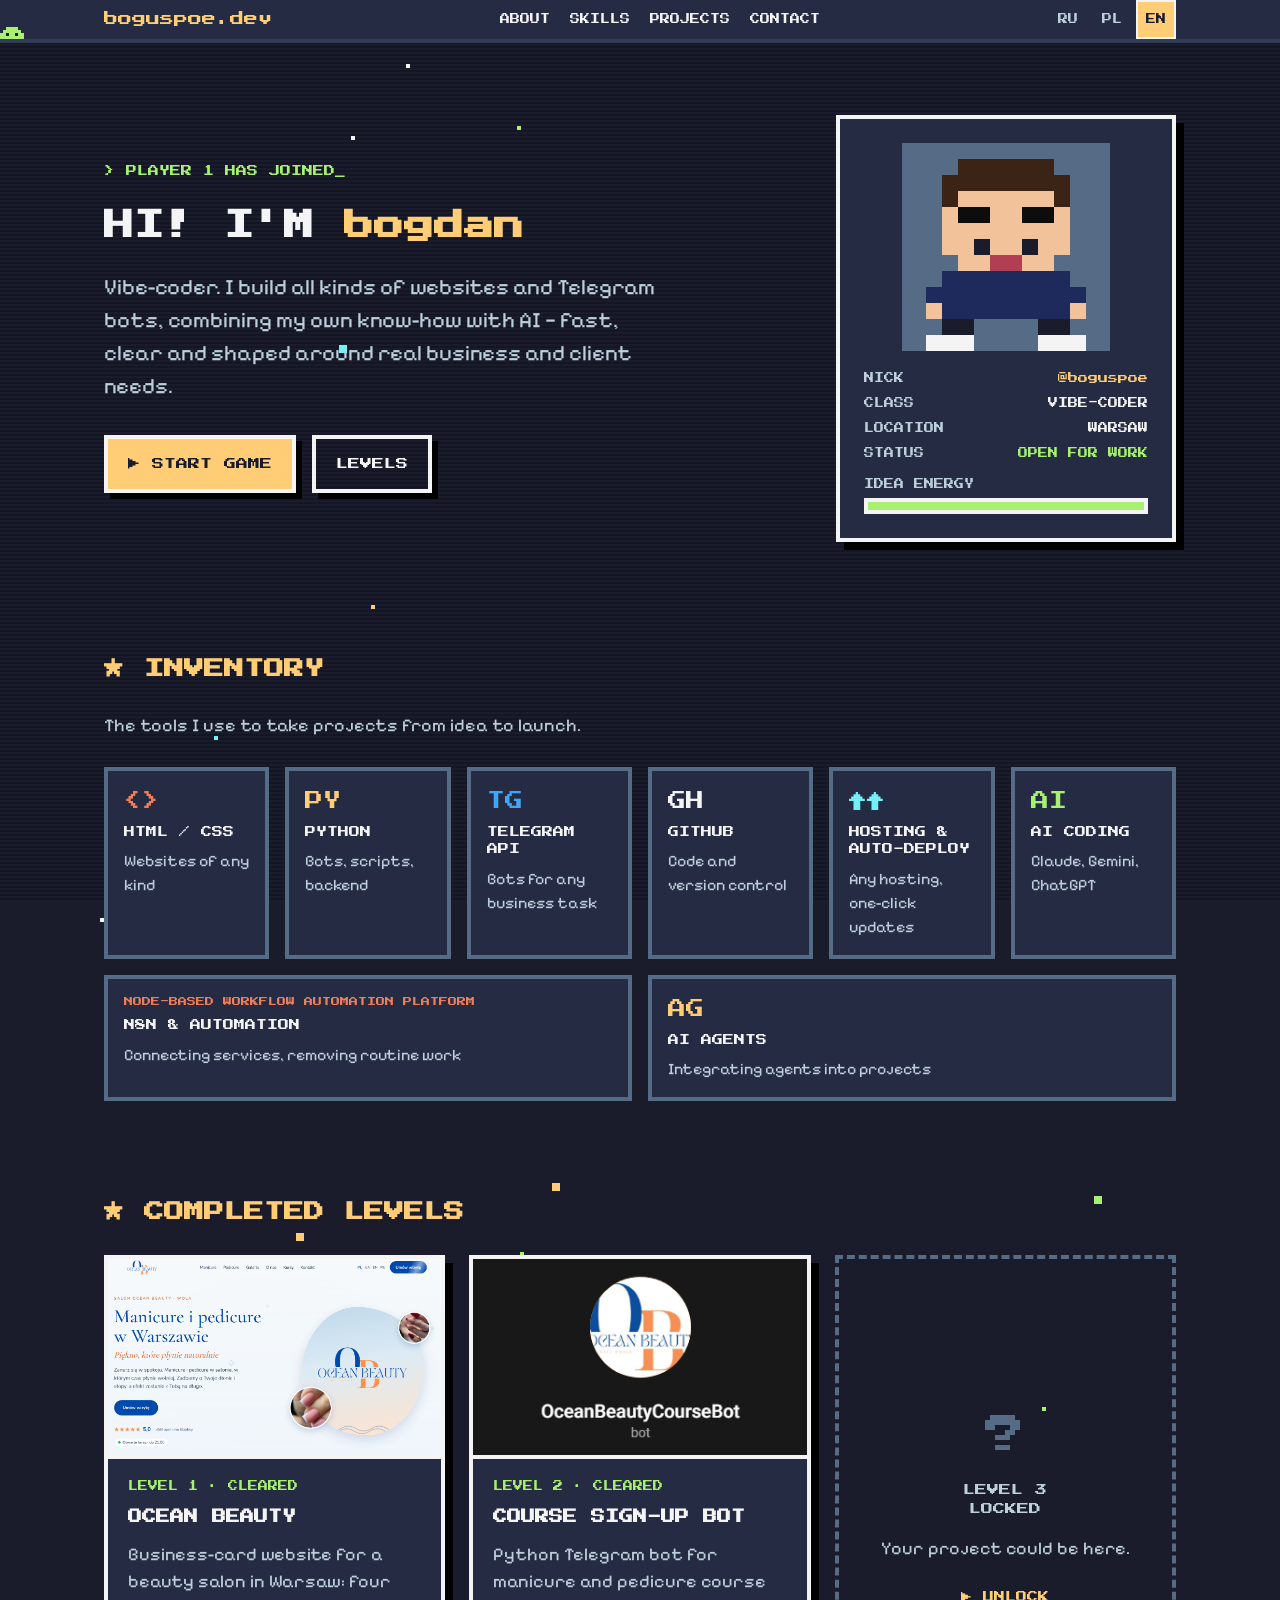
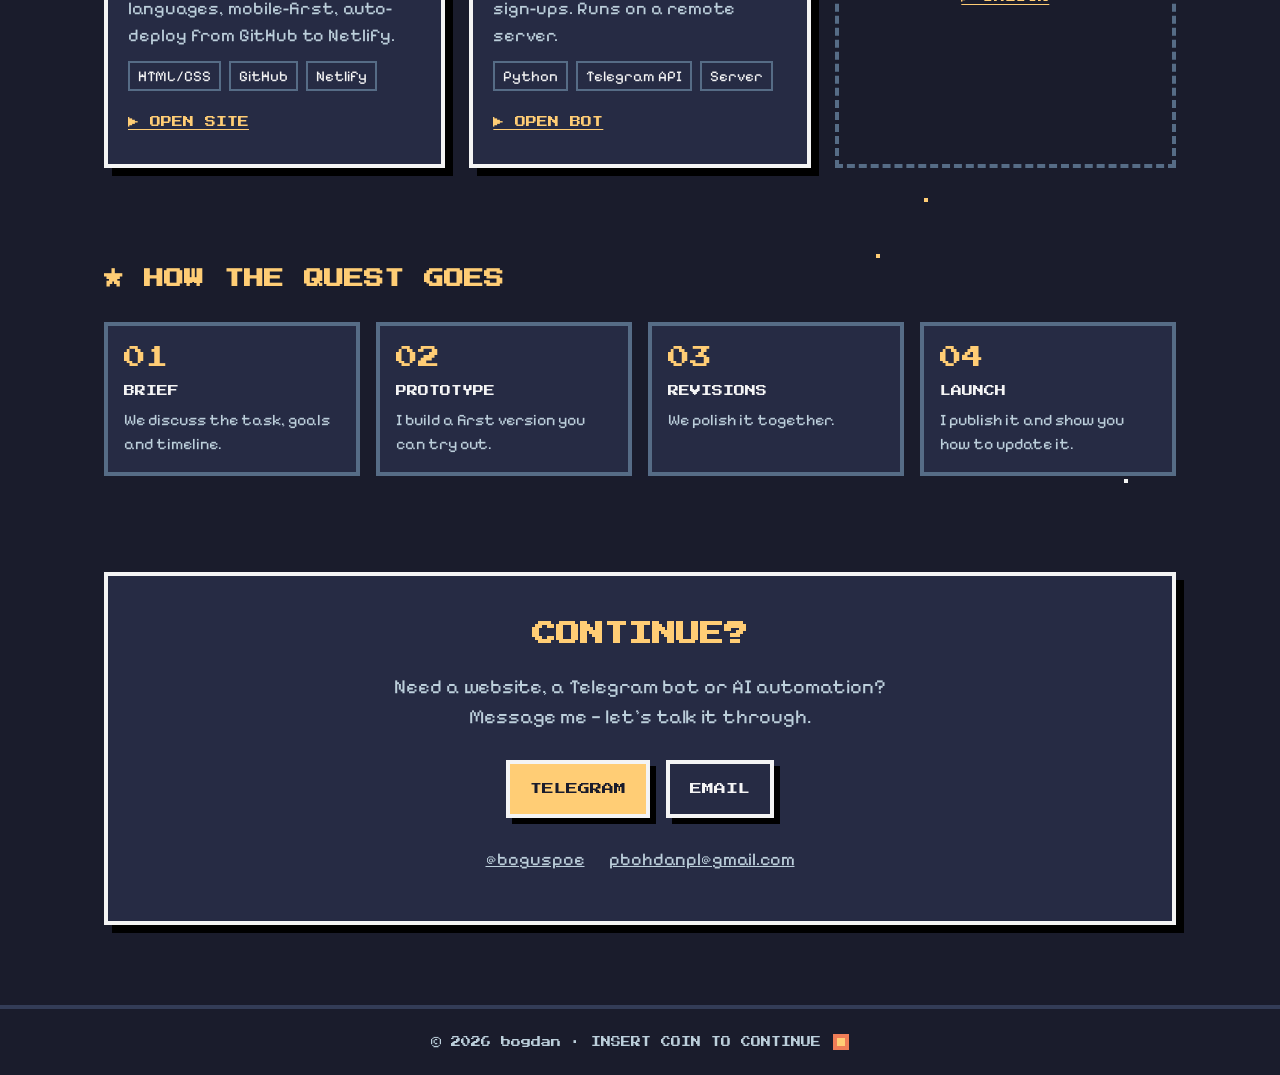
==== en/index.html @ b9424f91 "Польская и английская версии, превью для ссылок, страница 404, код Konami Co-Authored-By: Claude Opu" ====
<!doctype html>
<html lang="en">
<head>
<meta charset="utf-8">
<meta name="viewport" content="width=device-width, initial-scale=1">
<title>boguspoe.dev — websites, Telegram bots &amp; AI automation</title>
<meta name="description" content="bogdan, a vibe-coder in Warsaw. Websites of any kind, Telegram bots, n8n automation and AI agent integration.">
<link rel="canonical" href="https://boguspoe.dev/en/">
<link rel="alternate" hreflang="ru" href="https://boguspoe.dev/">
<link rel="alternate" hreflang="pl" href="https://boguspoe.dev/pl/">
<link rel="alternate" hreflang="en" href="https://boguspoe.dev/en/">
<link rel="alternate" hreflang="x-default" href="https://boguspoe.dev/">
<meta property="og:type" content="website">
<meta property="og:url" content="https://boguspoe.dev/en/">
<meta property="og:title" content="boguspoe.dev — websites, Telegram bots &amp; AI automation">
<meta property="og:description" content="Vibe-coder bogdan: websites, Telegram bots, n8n and AI agents built around real business needs.">
<meta property="og:locale" content="en_US">
<meta property="og:image" content="https://boguspoe.dev/og.png">
<meta property="og:image:width" content="1200">
<meta property="og:image:height" content="630">
<meta property="og:image:alt" content="boguspoe.dev">
<meta name="twitter:card" content="summary_large_image">
<meta name="theme-color" content="#1a1c2c">
<link rel="icon" href="data:image/svg+xml,%3Csvg xmlns='http://www.w3.org/2000/svg' viewBox='0 0 8 8' shape-rendering='crispEdges'%3E%3Crect width='8' height='8' fill='%231a1c2c'/%3E%3Crect x='2' y='1' width='4' height='2' fill='%233b2416'/%3E%3Crect x='2' y='3' width='4' height='2' fill='%23f2c39b'/%3E%3Crect x='3' y='3' width='1' height='1' fill='%231a1c2c'/%3E%3Crect x='5' y='3' width='1' height='1' fill='%231a1c2c'/%3E%3Crect x='1' y='5' width='6' height='3' fill='%231f2a5c'/%3E%3C/svg%3E">
<link rel="preconnect" href="https://fonts.googleapis.com">
<link rel="preconnect" href="https://fonts.gstatic.com" crossorigin>
<link href="https://fonts.googleapis.com/css2?family=Press+Start+2P&family=Pixelify+Sans:wght@400;600&display=swap" rel="stylesheet">
<link rel="stylesheet" href="/style.css?v=202611021357">
</head>
<body data-secret="SECRET FOUND! +1 UP">
<div class="page">
  <div class="scan" aria-hidden="true"></div>
  <div class="stars" id="stars" aria-hidden="true"></div>

  <header>
    <nav class="wrap" aria-label="Main menu">
      <a href="#top" class="logo">boguspoe.dev</a>
      <div class="menu">
        <a href="#about">ABOUT</a>
        <a href="#skills">SKILLS</a>
        <a href="#projects">PROJECTS</a>
        <a href="#contact">CONTACT</a>
      </div>
      <div class="langs" aria-label="Language"><a href="/" hreflang="ru" lang="ru">RU</a><a href="/pl/" hreflang="pl" lang="pl">PL</a><a href="/en/" hreflang="en" lang="en" aria-current="true">EN</a></div>
    </nav>
    <div class="slime" id="slime" aria-hidden="true"></div>
  </header>

  <main id="top" class="wrap">

    <section id="about" class="hero">
      <div class="hero-text">
        <p class="hello">&gt; PLAYER 1 HAS JOINED<span class="blink">_</span></p>
        <h1>HI! I&#x27;M <span>bogdan</span></h1>
        <p class="intro">Vibe-coder. I build all kinds of websites and Telegram bots, combining my own know-how with AI — fast, clear and shaped around real business and client needs.</p>
        <div class="btns">
          <a href="#contact" class="btn primary"><span class="blink" style="animation-duration:.8s">▶</span> START GAME</a>
          <a href="#projects" class="btn">LEVELS</a>
        </div>
      </div>

      <div class="char">
        <div class="avatar-frame">
          <div class="avatar" id="avatar" role="img" aria-label="Pixel avatar of bogdan"></div>
        </div>
        <div class="stats">
          <div class="stat"><span class="k">NICK</span><a href="https://t.me/boguspoe">@boguspoe</a></div>
          <div class="stat"><span class="k">CLASS</span><span>VIBE-CODER</span></div>
          <div class="stat"><span class="k">LOCATION</span><span>WARSAW</span></div>
          <div class="stat"><span class="k">STATUS</span><span style="color:var(--green)">OPEN FOR WORK</span></div>
          <div style="display:flex;flex-direction:column;gap:6px;padding-top:6px">
            <span style="color:var(--muted)">IDEA ENERGY</span>
            <div class="bar"><div></div></div>
          </div>
        </div>
      </div>
    </section>

    <section id="skills">
      <h2>★ INVENTORY</h2>
      <p class="lead">The tools I use to take projects from idea to launch.</p>
      <div class="row">
        <div class="skill"><span class="ic" style="color:#ef7d57" aria-hidden="true">&lt;&gt;</span><span class="nm">HTML / CSS</span><span class="ds">Websites of any kind</span></div>
        <div class="skill"><span class="ic" style="color:#ffcd75" aria-hidden="true">PY</span><span class="nm">PYTHON</span><span class="ds">Bots, scripts, backend</span></div>
        <div class="skill"><span class="ic" style="color:#41a6f6" aria-hidden="true">TG</span><span class="nm">TELEGRAM API</span><span class="ds">Bots for any business task</span></div>
        <div class="skill"><span class="ic" style="color:#f4f4f4" aria-hidden="true">GH</span><span class="nm">GITHUB</span><span class="ds">Code and version control</span></div>
        <div class="skill"><span class="ic" style="color:#73eff7" aria-hidden="true">↑↑</span><span class="nm">HOSTING &amp; AUTO-DEPLOY</span><span class="ds">Any hosting, one-click updates</span></div>
        <div class="skill"><span class="ic" style="color:#a7f070" aria-hidden="true">AI</span><span class="nm">AI CODING</span><span class="ds">Claude, Gemini, ChatGPT</span></div>
        <div class="skill"><span class="ic small" style="color:#ef7d57" aria-hidden="true">NODE-BASED WORKFLOW AUTOMATION PLATFORM</span><span class="nm">N8N &amp; AUTOMATION</span><span class="ds">Connecting services, removing routine work</span></div>
        <div class="skill"><span class="ic" style="color:#ffcd75" aria-hidden="true">AG</span><span class="nm">AI AGENTS</span><span class="ds">Integrating agents into projects</span></div>
      </div>
    </section>

    <section id="projects">
      <h2>★ COMPLETED LEVELS</h2>
      <div class="projects">
        <article class="card">
          <img src="/ocean-beauty.png" alt="Home screen of the Ocean Beauty website" style="object-fit:cover;object-position:left top;background:#f4f4f4" loading="lazy">
          <div class="body">
            <span class="lvl">LEVEL 1 · CLEARED</span>
            <h3>OCEAN BEAUTY</h3>
            <p>Business-card website for a beauty salon in Warsaw: four languages, mobile-first, auto-deploy from GitHub to Netlify.</p>
            <div class="tags"><span>HTML/CSS</span><span>GitHub</span><span>Netlify</span></div>
            <a href="https://oceanbeauty.pl" class="go" target="_blank" rel="noopener">▶ OPEN SITE</a>
          </div>
        </article>
        <article class="card">
          <img src="/bot.png" alt="Profile of the OceanBeautyCourseBot Telegram bot" style="object-fit:contain;background:#181818" loading="lazy">
          <div class="body">
            <span class="lvl">LEVEL 2 · CLEARED</span>
            <h3>COURSE SIGN-UP BOT</h3>
            <p>Python Telegram bot for manicure and pedicure course sign-ups. Runs on a remote server.</p>
            <div class="tags"><span>Python</span><span>Telegram API</span><span>Server</span></div>
            <a href="https://t.me/OceanBeautyCourseBot" class="go" target="_blank" rel="noopener">▶ OPEN BOT</a>
          </div>
        </article>
        <article class="locked">
          <span class="q" aria-hidden="true">?</span>
          <span class="t">LEVEL 3<br>LOCKED</span>
          <p>Your project could be here.</p>
          <a href="#contact" class="go">▶ UNLOCK</a>
        </article>
      </div>
    </section>

    <section>
      <h2>★ HOW THE QUEST GOES</h2>
      <ol class="steps row">
        <li class="step"><span class="n">01</span><span class="nm">BRIEF</span><span class="ds">We discuss the task, goals and timeline.</span></li>
        <li class="step"><span class="n">02</span><span class="nm">PROTOTYPE</span><span class="ds">I build a first version you can try out.</span></li>
        <li class="step"><span class="n">03</span><span class="nm">REVISIONS</span><span class="ds">We polish it together.</span></li>
        <li class="step"><span class="n">04</span><span class="nm">LAUNCH</span><span class="ds">I publish it and show you how to update it.</span></li>
      </ol>
    </section>

    <section id="contact" class="contact">
      <div class="contact-box">
        <h2>CONTINUE?</h2>
        <p>Need a website, a Telegram bot or AI automation? Message me — let&#x27;s talk it through.</p>
        <div class="btns" style="justify-content:center">
          <a href="https://t.me/boguspoe" class="btn primary" target="_blank" rel="noopener">TELEGRAM</a>
          <a href="mailto:pbohdanpl@gmail.com" class="btn">EMAIL</a>
        </div>
        <div class="handles">
          <a href="https://t.me/boguspoe" target="_blank" rel="noopener">@boguspoe</a>
          <a href="mailto:pbohdanpl@gmail.com">pbohdanpl@gmail.com</a>
        </div>
      </div>
    </section>

  </main>

  <footer>
    <span>© 2026 bogdan · INSERT COIN TO CONTINUE</span>
    <span class="coin" aria-hidden="true"></span>
  </footer>
</div>
<script src="/site.js?v=202611021357"></script>
</body>
</html>
---- style.css ----
:root{
  --bg:#1a1c2c; --panel:#262b44; --line:#333c57; --slate:#566c86;
  --text:#f4f4f4; --muted:#bccfdb; --accent:#ffcd75; --green:#a7f070;
  --pixel:'Press Start 2P', monospace;
}
*{box-sizing:border-box}
html{scroll-behavior:smooth}
body{margin:0;background:var(--bg);color:var(--text);font-family:'Pixelify Sans',monospace;font-size:18px;line-height:1.5;-webkit-font-smoothing:none}
a{color:inherit}
.page{position:relative;overflow:hidden;min-height:100vh}
.px{font-family:var(--pixel)}
.wrap{max-width:1120px;margin:0 auto;padding:0 24px}

/* фон: звёзды и ЭЛТ-полоски */
.stars{position:absolute;inset:0;pointer-events:none;z-index:0}
.stars i{position:absolute;display:block;animation:px-twinkle 2s steps(1) infinite}
.scan{position:fixed;inset:0;pointer-events:none;z-index:0;background:repeating-linear-gradient(0deg,rgba(0,0,0,.18) 0,rgba(0,0,0,.18) 2px,transparent 2px,transparent 4px)}

/* шапка */
header{position:relative;z-index:1;border-bottom:4px solid var(--line);background:var(--panel);overflow:hidden}
nav{display:flex;flex-wrap:wrap;align-items:center;justify-content:space-between;gap:12px 24px;padding-top:16px;padding-bottom:16px}
.logo{font-family:var(--pixel);font-size:14px;color:var(--accent);text-decoration:none}
.menu{display:flex;flex-wrap:wrap;gap:4px 20px;font-family:var(--pixel);font-size:10px}
.menu a{text-decoration:none;padding:12px 0}
.menu a:hover{color:var(--accent)}
.langs{display:flex;gap:4px;font-family:var(--pixel);font-size:10px}
.langs a{text-decoration:none;padding:10px 8px;border:2px solid transparent;color:var(--muted)}
.langs a:hover{color:var(--accent)}
.langs a[aria-current="true"]{color:var(--bg);background:var(--accent);border-color:var(--text)}
.slime{position:absolute;left:0;bottom:0;width:24px;height:12px;display:grid;grid-template-columns:repeat(8,1fr);grid-template-rows:repeat(4,1fr);animation:px-walk 14s steps(140) infinite}

main{position:relative;z-index:1}
section{padding:48px 0}
h2{margin:0 0 28px;font-family:var(--pixel);font-size:20px;line-height:1.5;color:var(--accent)}
.lead{margin:0 0 28px;color:var(--muted);max-width:640px}

/* герой */
.hero{display:flex;flex-wrap:wrap;align-items:center;gap:48px;padding:72px 0 64px}
.hero-text{flex:1 1 340px;min-width:0;display:flex;flex-direction:column;gap:24px}
.hello{margin:0;font-family:var(--pixel);font-size:11px;color:var(--green)}
h1{margin:0;font-family:var(--pixel);font-size:30px;line-height:1.4}
h1 span{color:var(--accent)}
.intro{margin:0;font-size:22px;color:var(--muted);max-width:560px}
.btns{display:flex;flex-wrap:wrap;gap:16px;padding-top:8px}
.btn{display:inline-block;font-family:var(--pixel);font-size:12px;padding:16px 20px;text-decoration:none;border:4px solid var(--text);box-shadow:6px 6px 0 #000;color:var(--text);transition:none}
.btn.primary{background:var(--accent);color:var(--bg)}
.btn:hover,.btn:focus-visible{transform:translate(-3px,-3px);box-shadow:9px 9px 0 #000}
.btn:active{transform:translate(4px,4px);box-shadow:2px 2px 0 #000}
.blink{animation:px-blink 1s steps(1) infinite}

/* карточка персонажа */
.char{flex:0 1 340px;min-width:260px;background:var(--panel);border:4px solid var(--text);box-shadow:8px 8px 0 #000;padding:24px;display:flex;flex-direction:column;align-items:center;gap:20px}
.avatar-frame{background:var(--slate);padding:16px 8px 0;overflow:hidden}
.avatar{width:192px;height:192px;display:grid;grid-template-columns:repeat(12,1fr);grid-template-rows:repeat(12,1fr);animation:px-bob 1.2s steps(1) infinite}
.stats{width:100%;display:flex;flex-direction:column;gap:10px;font-family:var(--pixel);font-size:10px}
.stat{display:flex;justify-content:space-between;gap:8px}
.stat .k{color:var(--muted);flex:none}
.stat > :last-child{text-align:right}
.stat a{color:var(--accent);text-decoration:none}
.bar{height:16px;border:4px solid var(--text);background:var(--bg)}
.bar div{height:100%;background:var(--green);animation:px-fill 6s steps(12) infinite}

/* сетки карточек */
.row{display:flex;flex-wrap:wrap;gap:16px}
.skill{flex:1 1 160px;background:var(--panel);border:4px solid var(--slate);padding:16px;display:flex;flex-direction:column;gap:8px}
.skill .ic{font-family:var(--pixel);font-size:18px;line-height:1.6}
.skill .ic.small{font-size:9px}
.skill .nm{font-family:var(--pixel);font-size:11px;line-height:1.6}
.skill .ds{font-size:16px;color:var(--muted)}

.projects{display:flex;flex-wrap:wrap;gap:24px}
.card{flex:1 1 300px;min-width:0;background:var(--panel);border:4px solid var(--text);box-shadow:8px 8px 0 #000;display:flex;flex-direction:column}
.card:hover{transform:translate(-4px,-4px);box-shadow:12px 12px 0 #000}
.card img{display:block;width:100%;height:200px;border-bottom:4px solid var(--text)}
.card .body{padding:20px;display:flex;flex-direction:column;gap:12px}
.lvl{font-family:var(--pixel);font-size:10px;color:var(--green)}
h3{margin:0;font-family:var(--pixel);font-size:14px;line-height:1.6}
.card p{margin:0;color:var(--muted)}
.tags{display:flex;flex-wrap:wrap;gap:8px;font-size:15px}
.tags span{border:2px solid var(--slate);padding:2px 8px}
.go{font-family:var(--pixel);font-size:11px;color:var(--accent);padding:12px 0}
.locked{flex:1 1 300px;min-width:0;border:4px dashed var(--slate);display:flex;flex-direction:column;align-items:center;justify-content:center;gap:16px;padding:32px 20px;text-align:center;min-height:280px}
.locked .q{font-family:var(--pixel);font-size:40px;color:var(--slate)}
.locked .t{font-family:var(--pixel);font-size:12px;color:var(--muted);line-height:1.6}
.locked p{margin:0;color:var(--muted)}

.steps{margin:0;padding:0;list-style:none}
.step{flex:1 1 220px;background:var(--panel);border:4px solid var(--slate);padding:16px;display:flex;flex-direction:column;gap:8px}
.step .n{font-family:var(--pixel);font-size:22px;color:var(--accent)}
.step .nm{font-family:var(--pixel);font-size:11px;line-height:1.6}
.step .ds{font-size:16px;color:var(--muted)}

/* контакты */
.contact{padding:48px 0 80px}
.contact-box{background:var(--panel);border:4px solid var(--text);box-shadow:8px 8px 0 #000;padding:40px 24px;display:flex;flex-direction:column;align-items:center;gap:20px;text-align:center}
.contact-box h2{margin:0;font-size:24px}
.contact-box p{margin:0;font-size:20px;color:var(--muted);max-width:520px}
.handles{display:flex;flex-wrap:wrap;justify-content:center;gap:4px 24px;font-size:18px}
.handles a{color:var(--muted);padding:8px 0;word-break:break-all}

footer{position:relative;z-index:1;border-top:4px solid var(--line);padding:24px;display:flex;flex-wrap:wrap;align-items:center;justify-content:center;gap:12px;text-align:center;font-family:var(--pixel);font-size:10px;color:var(--muted);line-height:1.8}
.coin{display:inline-block;width:16px;height:16px;background:var(--accent);border:4px solid #ef7d57;animation:px-coin .8s steps(1) infinite}

/* секрет: код Konami */
.rain{position:fixed;inset:0;pointer-events:none;z-index:60;overflow:hidden}
.rain i{position:absolute;top:-24px;width:16px;height:16px;background:var(--accent);border:4px solid #ef7d57;animation:px-fall 2.4s steps(24) forwards,px-coin .6s steps(1) infinite}
.toast{position:fixed;left:50%;top:24px;z-index:70;transform:translateX(-50%);background:var(--panel);border:4px solid var(--text);box-shadow:6px 6px 0 #000;padding:16px 20px;font-family:var(--pixel);font-size:12px;line-height:1.6;color:var(--green);text-align:center;max-width:calc(100% - 32px)}
.gold .avatar-frame{background:#29366f}

@keyframes px-fall{to{transform:translateY(calc(100vh + 48px))}}
@keyframes px-blink{0%{opacity:1}50%{opacity:0}}
@keyframes px-bob{0%{transform:translateY(0)}50%{transform:translateY(-8px)}}
@keyframes px-twinkle{0%{opacity:.15}50%{opacity:1}}
@keyframes px-fill{0%{width:0}70%{width:100%}100%{width:100%}}
@keyframes px-coin{0%{transform:scaleX(1)}25%{transform:scaleX(.5)}50%{transform:scaleX(.15)}75%{transform:scaleX(.5)}}
@keyframes px-walk{0%{transform:translateX(-80px)}100%{transform:translateX(calc(100vw + 80px))}}

@media (max-width:600px){
  :root{--muted:#e3ebf1}
  .scan{opacity:.35}
  .stats,.lvl,footer{font-size:11px}
  .skill .ds,.step .ds{font-size:17px}
  nav{gap:4px;padding-top:12px;padding-bottom:4px}
  .logo{flex:1}
  .langs{order:2;font-size:9px}
  .langs a{padding:6px}
  .menu{order:3}
  .menu{width:100%;flex-wrap:nowrap;justify-content:space-between;gap:8px;font-size:9px}
  .menu a{padding:14px 0;white-space:nowrap}
  h1{font-size:22px}
  h2{font-size:16px}
  .contact-box h2{font-size:20px}
  .hero{padding:48px 0 40px;gap:36px}
  .char{min-width:0;width:100%}
}
@media (max-width:360px){
  .menu{font-size:8px;gap:4px}
}
@media (prefers-reduced-motion:reduce){
  *{animation:none !important}
  html{scroll-behavior:auto}
}
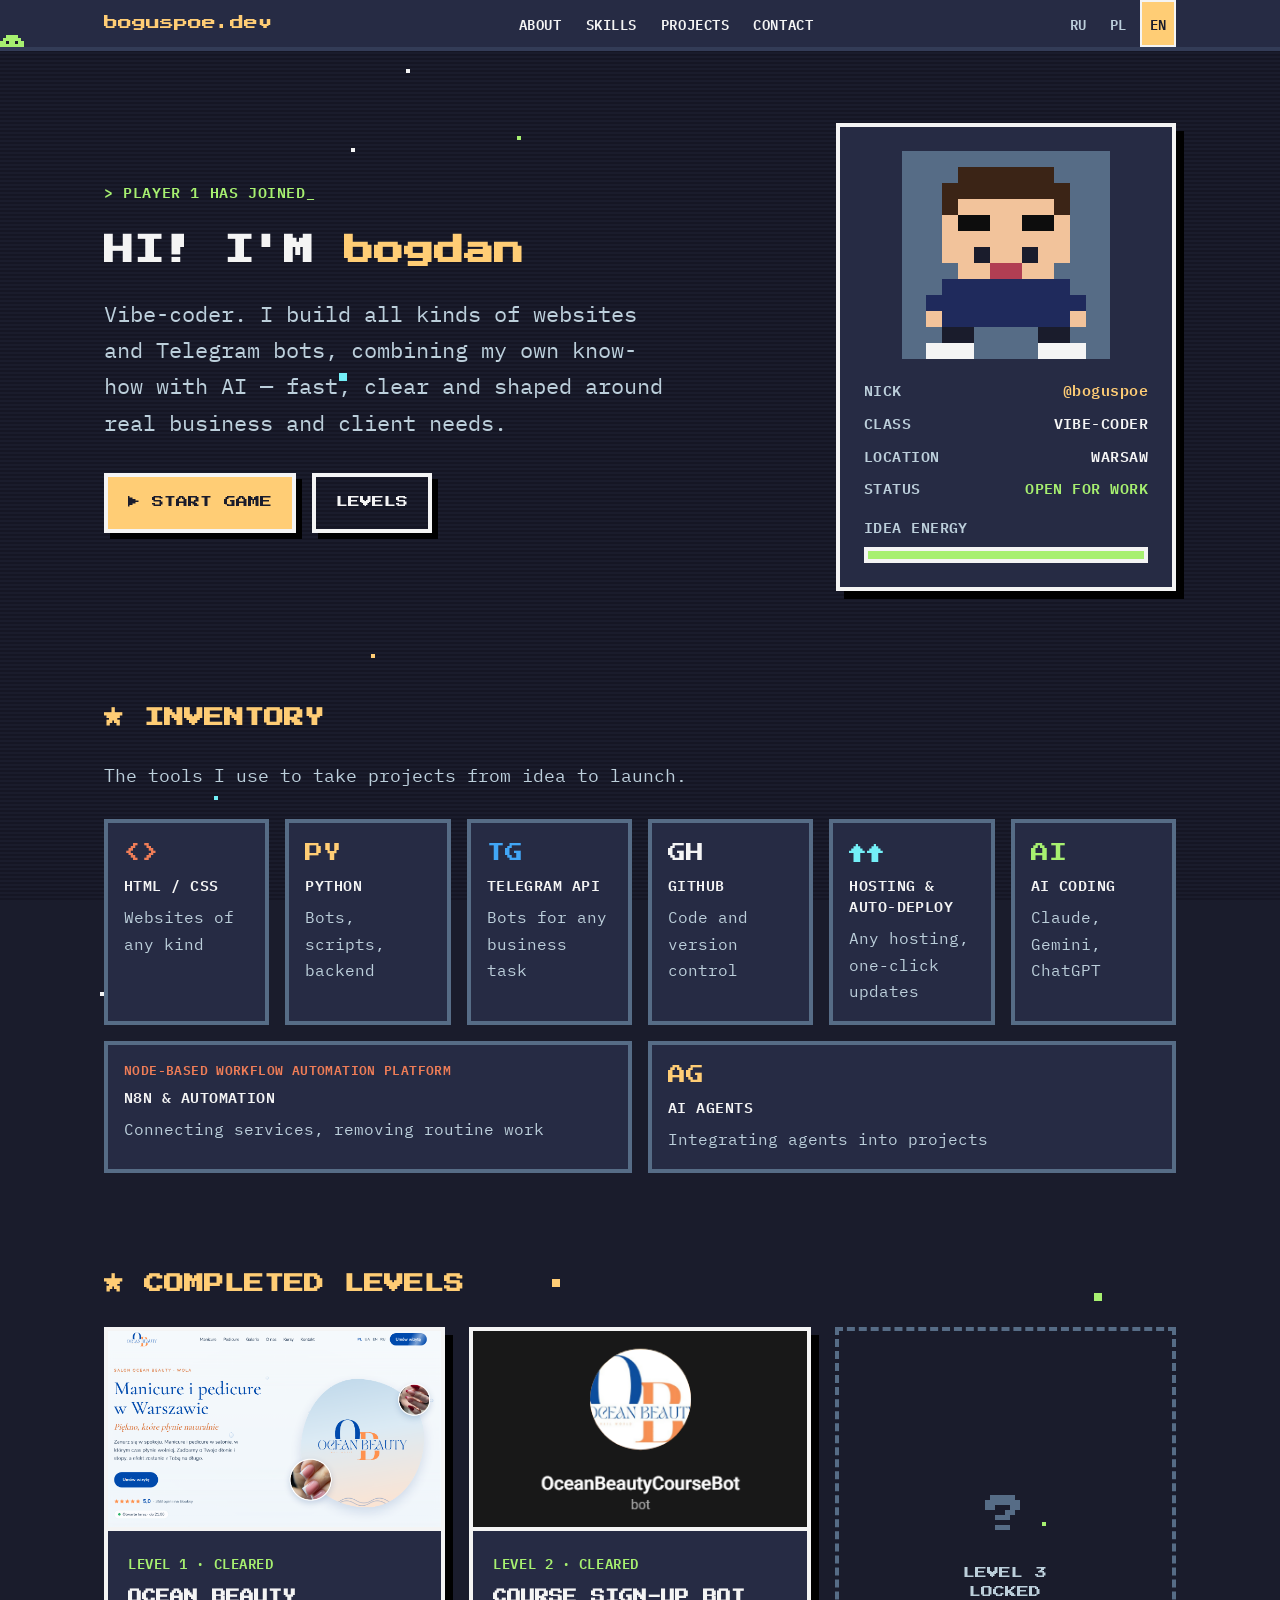
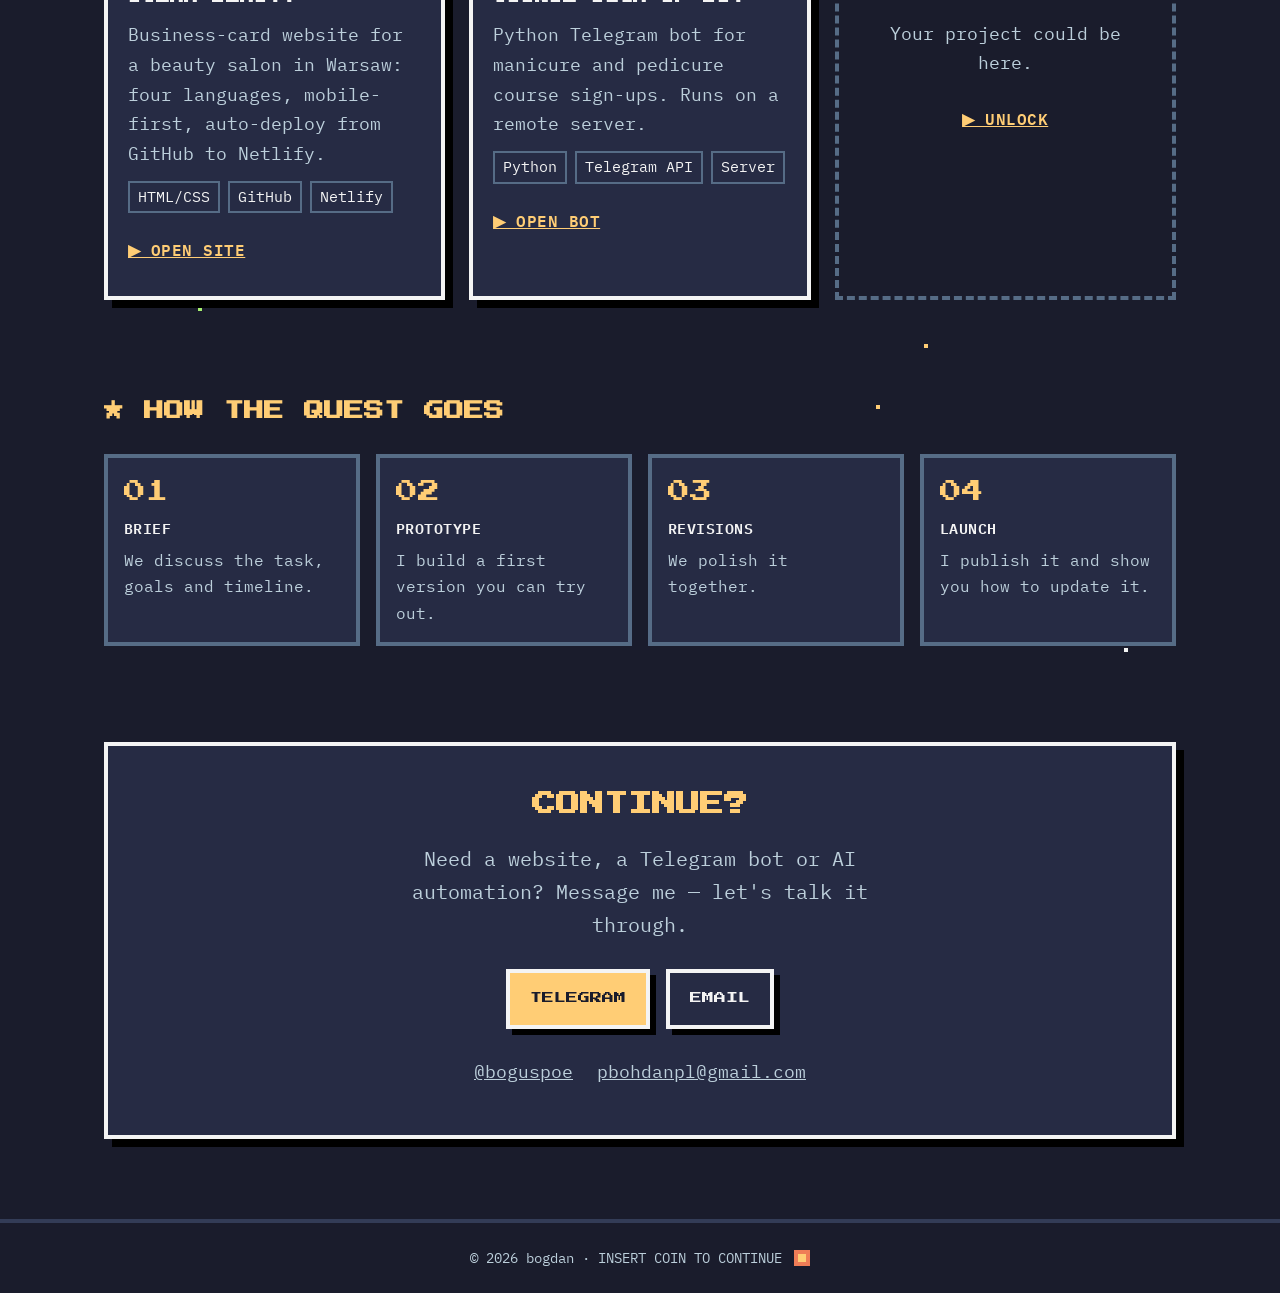
==== commit e297c4d9: "Читаемый шрифт для текста: IBM Plex Mono, пиксельный только для заголовков Co-Authored-By: Claude Op" ====
--- a/en/index.html
+++ b/en/index.html
@@ -24,8 +24,8 @@
 <link rel="icon" href="data:image/svg+xml,%3Csvg xmlns='http://www.w3.org/2000/svg' viewBox='0 0 8 8' shape-rendering='crispEdges'%3E%3Crect width='8' height='8' fill='%231a1c2c'/%3E%3Crect x='2' y='1' width='4' height='2' fill='%233b2416'/%3E%3Crect x='2' y='3' width='4' height='2' fill='%23f2c39b'/%3E%3Crect x='3' y='3' width='1' height='1' fill='%231a1c2c'/%3E%3Crect x='5' y='3' width='1' height='1' fill='%231a1c2c'/%3E%3Crect x='1' y='5' width='6' height='3' fill='%231f2a5c'/%3E%3C/svg%3E">
 <link rel="preconnect" href="https://fonts.googleapis.com">
 <link rel="preconnect" href="https://fonts.gstatic.com" crossorigin>
-<link href="https://fonts.googleapis.com/css2?family=Press+Start+2P&family=Pixelify+Sans:wght@400;600&display=swap" rel="stylesheet">
-<link rel="stylesheet" href="/style.css?v=202611021357">
+<link href="https://fonts.googleapis.com/css2?family=IBM+Plex+Mono:wght@400;600&family=Press+Start+2P&display=swap" rel="stylesheet">
+<link rel="stylesheet" href="/style.css?v=202611021817">
 </head>
 <body data-secret="SECRET FOUND! +1 UP">
 <div class="page">
@@ -155,6 +155,6 @@
     <span class="coin" aria-hidden="true"></span>
   </footer>
 </div>
-<script src="/site.js?v=202611021357"></script>
+<script src="/site.js?v=202611021817"></script>
 </body>
 </html>
--- a/style.css
+++ b/style.css
@@ -2,10 +2,11 @@
   --bg:#1a1c2c; --panel:#262b44; --line:#333c57; --slate:#566c86;
   --text:#f4f4f4; --muted:#bccfdb; --accent:#ffcd75; --green:#a7f070;
   --pixel:'Press Start 2P', monospace;
+  --body:'IBM Plex Mono', ui-monospace, Menlo, Consolas, monospace;
 }
 *{box-sizing:border-box}
 html{scroll-behavior:smooth}
-body{margin:0;background:var(--bg);color:var(--text);font-family:'Pixelify Sans',monospace;font-size:18px;line-height:1.5;-webkit-font-smoothing:none}
+body{margin:0;background:var(--bg);color:var(--text);font-family:var(--body);font-size:18px;line-height:1.65}
 a{color:inherit}
 .page{position:relative;overflow:hidden;min-height:100vh}
 .px{font-family:var(--pixel)}
@@ -20,10 +21,10 @@
 header{position:relative;z-index:1;border-bottom:4px solid var(--line);background:var(--panel);overflow:hidden}
 nav{display:flex;flex-wrap:wrap;align-items:center;justify-content:space-between;gap:12px 24px;padding-top:16px;padding-bottom:16px}
 .logo{font-family:var(--pixel);font-size:14px;color:var(--accent);text-decoration:none}
-.menu{display:flex;flex-wrap:wrap;gap:4px 20px;font-family:var(--pixel);font-size:10px}
+.menu{display:flex;flex-wrap:wrap;gap:4px 24px;font-family:var(--body);font-weight:600;font-size:14px;letter-spacing:.04em}
 .menu a{text-decoration:none;padding:12px 0}
 .menu a:hover{color:var(--accent)}
-.langs{display:flex;gap:4px;font-family:var(--pixel);font-size:10px}
+.langs{display:flex;gap:4px;font-family:var(--body);font-weight:600;font-size:14px}
 .langs a{text-decoration:none;padding:10px 8px;border:2px solid transparent;color:var(--muted)}
 .langs a:hover{color:var(--accent)}
 .langs a[aria-current="true"]{color:var(--bg);background:var(--accent);border-color:var(--text)}
@@ -37,7 +38,7 @@
 /* герой */
 .hero{display:flex;flex-wrap:wrap;align-items:center;gap:48px;padding:72px 0 64px}
 .hero-text{flex:1 1 340px;min-width:0;display:flex;flex-direction:column;gap:24px}
-.hello{margin:0;font-family:var(--pixel);font-size:11px;color:var(--green)}
+.hello{margin:0;font-weight:600;font-size:15px;letter-spacing:.04em;color:var(--green)}
 h1{margin:0;font-family:var(--pixel);font-size:30px;line-height:1.4}
 h1 span{color:var(--accent)}
 .intro{margin:0;font-size:22px;color:var(--muted);max-width:560px}
@@ -52,7 +53,7 @@
 .char{flex:0 1 340px;min-width:260px;background:var(--panel);border:4px solid var(--text);box-shadow:8px 8px 0 #000;padding:24px;display:flex;flex-direction:column;align-items:center;gap:20px}
 .avatar-frame{background:var(--slate);padding:16px 8px 0;overflow:hidden}
 .avatar{width:192px;height:192px;display:grid;grid-template-columns:repeat(12,1fr);grid-template-rows:repeat(12,1fr);animation:px-bob 1.2s steps(1) infinite}
-.stats{width:100%;display:flex;flex-direction:column;gap:10px;font-family:var(--pixel);font-size:10px}
+.stats{width:100%;display:flex;flex-direction:column;gap:8px;font-weight:600;font-size:15px;letter-spacing:.03em}
 .stat{display:flex;justify-content:space-between;gap:8px}
 .stat .k{color:var(--muted);flex:none}
 .stat > :last-child{text-align:right}
@@ -64,8 +65,8 @@
 .row{display:flex;flex-wrap:wrap;gap:16px}
 .skill{flex:1 1 160px;background:var(--panel);border:4px solid var(--slate);padding:16px;display:flex;flex-direction:column;gap:8px}
 .skill .ic{font-family:var(--pixel);font-size:18px;line-height:1.6}
-.skill .ic.small{font-size:9px}
-.skill .nm{font-family:var(--pixel);font-size:11px;line-height:1.6}
+.skill .ic.small{font-family:var(--body);font-weight:600;font-size:13px;line-height:1.4;letter-spacing:.03em}
+.skill .nm{font-weight:600;font-size:15px;line-height:1.4;letter-spacing:.03em}
 .skill .ds{font-size:16px;color:var(--muted)}
 
 .projects{display:flex;flex-wrap:wrap;gap:24px}
@@ -73,12 +74,12 @@
 .card:hover{transform:translate(-4px,-4px);box-shadow:12px 12px 0 #000}
 .card img{display:block;width:100%;height:200px;border-bottom:4px solid var(--text)}
 .card .body{padding:20px;display:flex;flex-direction:column;gap:12px}
-.lvl{font-family:var(--pixel);font-size:10px;color:var(--green)}
+.lvl{font-weight:600;font-size:14px;letter-spacing:.04em;color:var(--green)}
 h3{margin:0;font-family:var(--pixel);font-size:14px;line-height:1.6}
 .card p{margin:0;color:var(--muted)}
 .tags{display:flex;flex-wrap:wrap;gap:8px;font-size:15px}
 .tags span{border:2px solid var(--slate);padding:2px 8px}
-.go{font-family:var(--pixel);font-size:11px;color:var(--accent);padding:12px 0}
+.go{font-weight:600;font-size:16px;letter-spacing:.03em;color:var(--accent);padding:12px 0}
 .locked{flex:1 1 300px;min-width:0;border:4px dashed var(--slate);display:flex;flex-direction:column;align-items:center;justify-content:center;gap:16px;padding:32px 20px;text-align:center;min-height:280px}
 .locked .q{font-family:var(--pixel);font-size:40px;color:var(--slate)}
 .locked .t{font-family:var(--pixel);font-size:12px;color:var(--muted);line-height:1.6}
@@ -87,7 +88,7 @@
 .steps{margin:0;padding:0;list-style:none}
 .step{flex:1 1 220px;background:var(--panel);border:4px solid var(--slate);padding:16px;display:flex;flex-direction:column;gap:8px}
 .step .n{font-family:var(--pixel);font-size:22px;color:var(--accent)}
-.step .nm{font-family:var(--pixel);font-size:11px;line-height:1.6}
+.step .nm{font-weight:600;font-size:15px;line-height:1.4;letter-spacing:.03em}
 .step .ds{font-size:16px;color:var(--muted)}
 
 /* контакты */
@@ -98,7 +99,7 @@
 .handles{display:flex;flex-wrap:wrap;justify-content:center;gap:4px 24px;font-size:18px}
 .handles a{color:var(--muted);padding:8px 0;word-break:break-all}
 
-footer{position:relative;z-index:1;border-top:4px solid var(--line);padding:24px;display:flex;flex-wrap:wrap;align-items:center;justify-content:center;gap:12px;text-align:center;font-family:var(--pixel);font-size:10px;color:var(--muted);line-height:1.8}
+footer{position:relative;z-index:1;border-top:4px solid var(--line);padding:24px;display:flex;flex-wrap:wrap;align-items:center;justify-content:center;gap:12px;text-align:center;font-size:14px;color:var(--muted);line-height:1.6}
 .coin{display:inline-block;width:16px;height:16px;background:var(--accent);border:4px solid #ef7d57;animation:px-coin .8s steps(1) infinite}
 
 /* секрет: код Konami */
@@ -118,14 +119,14 @@
 @media (max-width:600px){
   :root{--muted:#e3ebf1}
   .scan{opacity:.35}
-  .stats,.lvl,footer{font-size:11px}
+  .stats{font-size:15px}
   .skill .ds,.step .ds{font-size:17px}
   nav{gap:4px;padding-top:12px;padding-bottom:4px}
   .logo{flex:1}
-  .langs{order:2;font-size:9px}
+  .langs{order:2;font-size:13px}
   .langs a{padding:6px}
   .menu{order:3}
-  .menu{width:100%;flex-wrap:nowrap;justify-content:space-between;gap:8px;font-size:9px}
+  .menu{width:100%;flex-wrap:nowrap;justify-content:space-between;gap:8px;font-size:13px;letter-spacing:.02em}
   .menu a{padding:14px 0;white-space:nowrap}
   h1{font-size:22px}
   h2{font-size:16px}
@@ -134,7 +135,7 @@
   .char{min-width:0;width:100%}
 }
 @media (max-width:360px){
-  .menu{font-size:8px;gap:4px}
+  .menu{font-size:12px;gap:4px;letter-spacing:0}
 }
 @media (prefers-reduced-motion:reduce){
   *{animation:none !important}
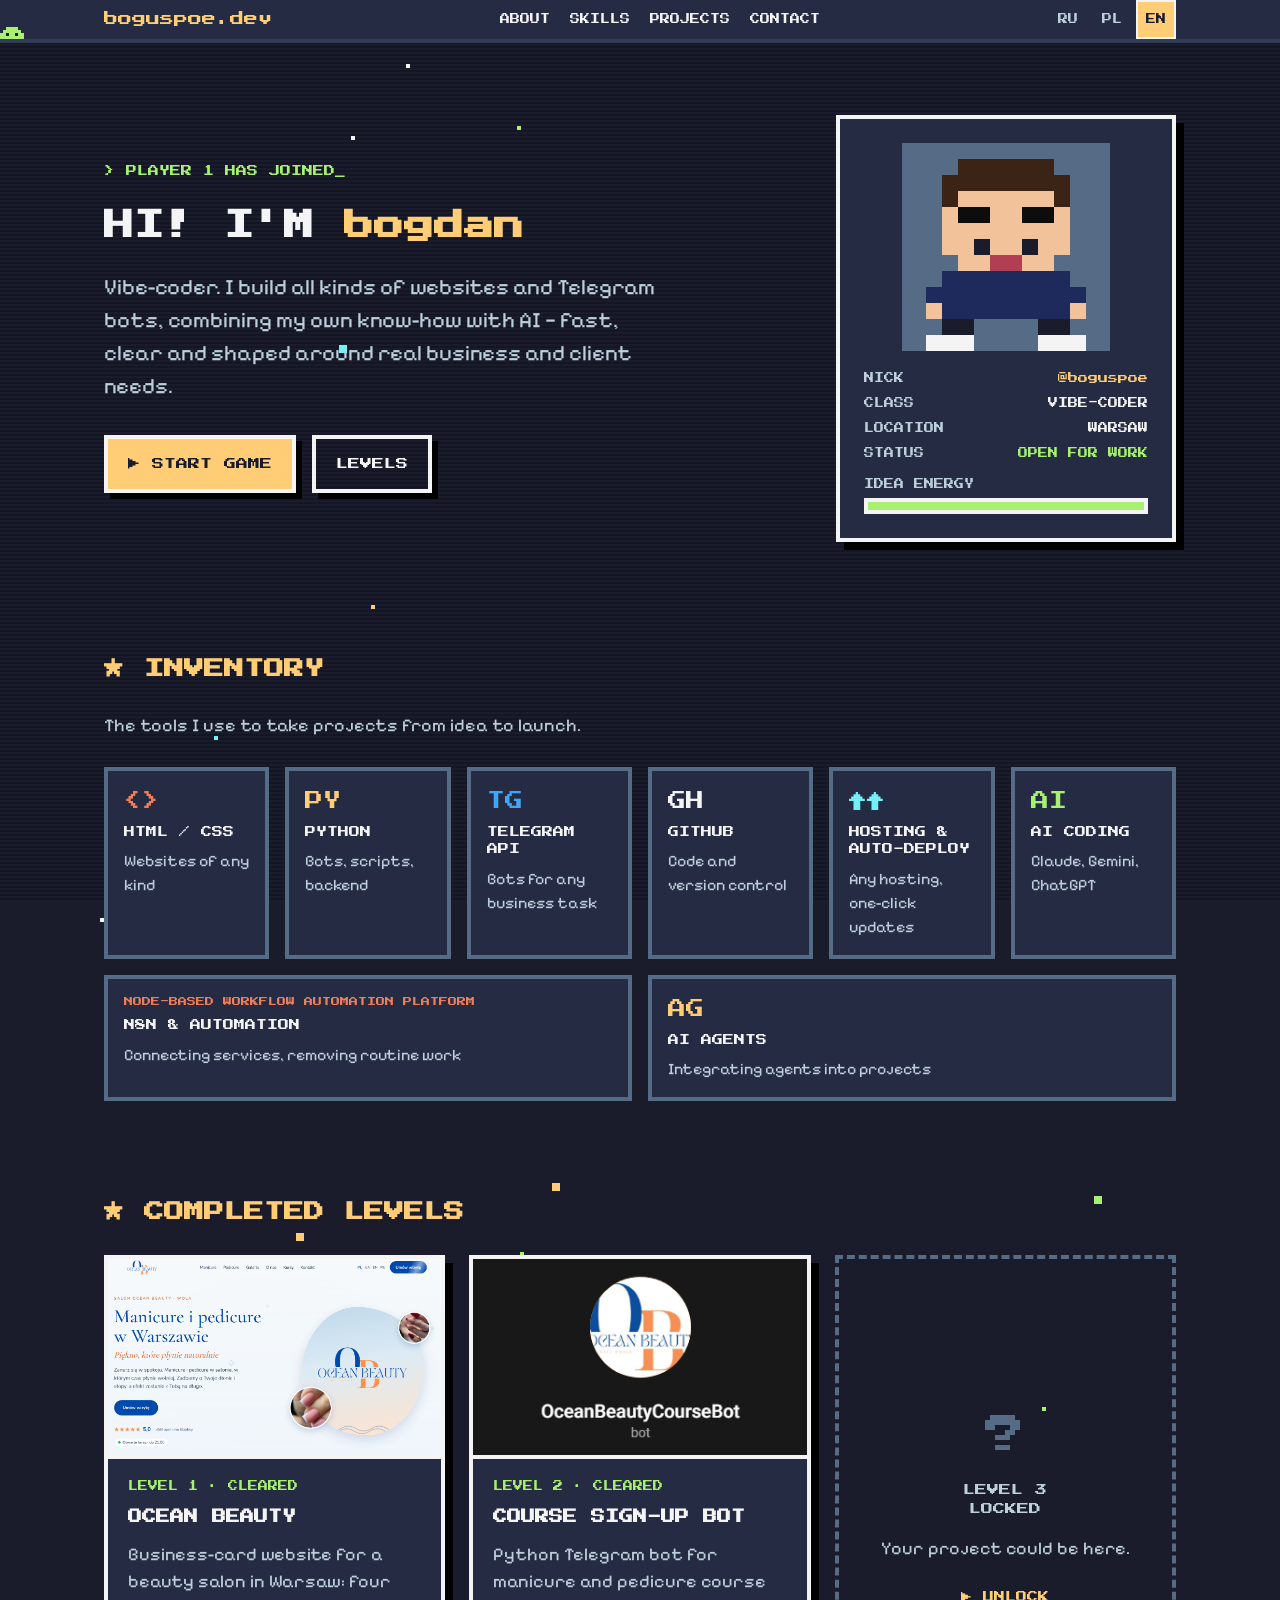
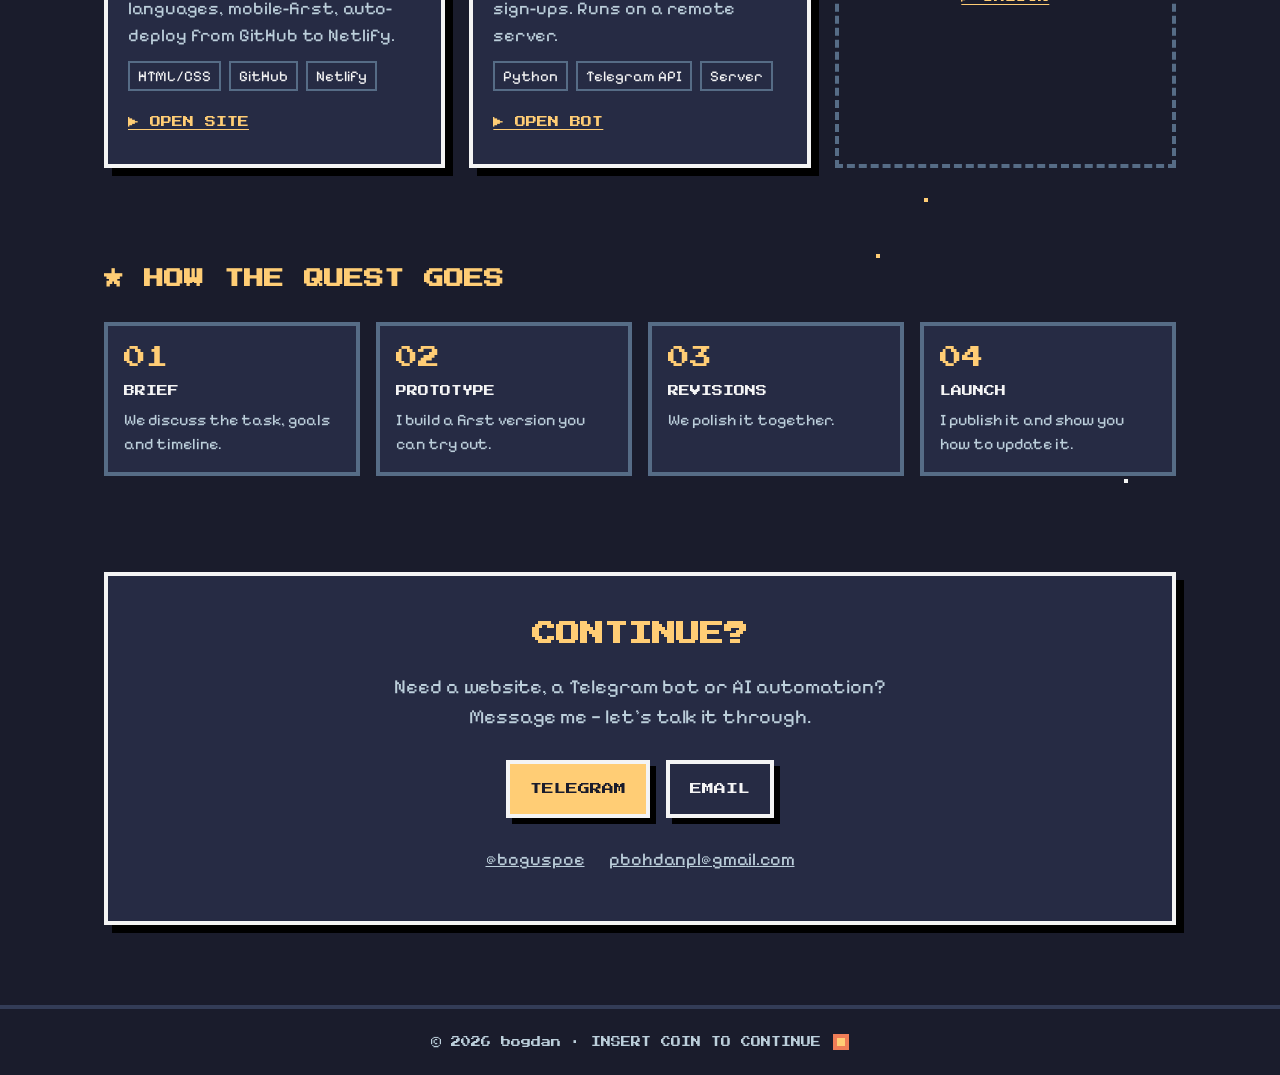
==== commit 26a4d2ab: "Revert "Читаемый шрифт для текста: IBM Plex Mono, пиксельный только для заголовков" This reverts com" ====
--- a/en/index.html
+++ b/en/index.html
@@ -24,8 +24,8 @@
 <link rel="icon" href="data:image/svg+xml,%3Csvg xmlns='http://www.w3.org/2000/svg' viewBox='0 0 8 8' shape-rendering='crispEdges'%3E%3Crect width='8' height='8' fill='%231a1c2c'/%3E%3Crect x='2' y='1' width='4' height='2' fill='%233b2416'/%3E%3Crect x='2' y='3' width='4' height='2' fill='%23f2c39b'/%3E%3Crect x='3' y='3' width='1' height='1' fill='%231a1c2c'/%3E%3Crect x='5' y='3' width='1' height='1' fill='%231a1c2c'/%3E%3Crect x='1' y='5' width='6' height='3' fill='%231f2a5c'/%3E%3C/svg%3E">
 <link rel="preconnect" href="https://fonts.googleapis.com">
 <link rel="preconnect" href="https://fonts.gstatic.com" crossorigin>
-<link href="https://fonts.googleapis.com/css2?family=IBM+Plex+Mono:wght@400;600&family=Press+Start+2P&display=swap" rel="stylesheet">
-<link rel="stylesheet" href="/style.css?v=202611021817">
+<link href="https://fonts.googleapis.com/css2?family=Press+Start+2P&family=Pixelify+Sans:wght@400;600&display=swap" rel="stylesheet">
+<link rel="stylesheet" href="/style.css?v=202611021357">
 </head>
 <body data-secret="SECRET FOUND! +1 UP">
 <div class="page">
@@ -155,6 +155,6 @@
     <span class="coin" aria-hidden="true"></span>
   </footer>
 </div>
-<script src="/site.js?v=202611021817"></script>
+<script src="/site.js?v=202611021357"></script>
 </body>
 </html>
--- a/style.css
+++ b/style.css
@@ -2,11 +2,10 @@
   --bg:#1a1c2c; --panel:#262b44; --line:#333c57; --slate:#566c86;
   --text:#f4f4f4; --muted:#bccfdb; --accent:#ffcd75; --green:#a7f070;
   --pixel:'Press Start 2P', monospace;
-  --body:'IBM Plex Mono', ui-monospace, Menlo, Consolas, monospace;
 }
 *{box-sizing:border-box}
 html{scroll-behavior:smooth}
-body{margin:0;background:var(--bg);color:var(--text);font-family:var(--body);font-size:18px;line-height:1.65}
+body{margin:0;background:var(--bg);color:var(--text);font-family:'Pixelify Sans',monospace;font-size:18px;line-height:1.5;-webkit-font-smoothing:none}
 a{color:inherit}
 .page{position:relative;overflow:hidden;min-height:100vh}
 .px{font-family:var(--pixel)}
@@ -21,10 +20,10 @@
 header{position:relative;z-index:1;border-bottom:4px solid var(--line);background:var(--panel);overflow:hidden}
 nav{display:flex;flex-wrap:wrap;align-items:center;justify-content:space-between;gap:12px 24px;padding-top:16px;padding-bottom:16px}
 .logo{font-family:var(--pixel);font-size:14px;color:var(--accent);text-decoration:none}
-.menu{display:flex;flex-wrap:wrap;gap:4px 24px;font-family:var(--body);font-weight:600;font-size:14px;letter-spacing:.04em}
+.menu{display:flex;flex-wrap:wrap;gap:4px 20px;font-family:var(--pixel);font-size:10px}
 .menu a{text-decoration:none;padding:12px 0}
 .menu a:hover{color:var(--accent)}
-.langs{display:flex;gap:4px;font-family:var(--body);font-weight:600;font-size:14px}
+.langs{display:flex;gap:4px;font-family:var(--pixel);font-size:10px}
 .langs a{text-decoration:none;padding:10px 8px;border:2px solid transparent;color:var(--muted)}
 .langs a:hover{color:var(--accent)}
 .langs a[aria-current="true"]{color:var(--bg);background:var(--accent);border-color:var(--text)}
@@ -38,7 +37,7 @@
 /* герой */
 .hero{display:flex;flex-wrap:wrap;align-items:center;gap:48px;padding:72px 0 64px}
 .hero-text{flex:1 1 340px;min-width:0;display:flex;flex-direction:column;gap:24px}
-.hello{margin:0;font-weight:600;font-size:15px;letter-spacing:.04em;color:var(--green)}
+.hello{margin:0;font-family:var(--pixel);font-size:11px;color:var(--green)}
 h1{margin:0;font-family:var(--pixel);font-size:30px;line-height:1.4}
 h1 span{color:var(--accent)}
 .intro{margin:0;font-size:22px;color:var(--muted);max-width:560px}
@@ -53,7 +52,7 @@
 .char{flex:0 1 340px;min-width:260px;background:var(--panel);border:4px solid var(--text);box-shadow:8px 8px 0 #000;padding:24px;display:flex;flex-direction:column;align-items:center;gap:20px}
 .avatar-frame{background:var(--slate);padding:16px 8px 0;overflow:hidden}
 .avatar{width:192px;height:192px;display:grid;grid-template-columns:repeat(12,1fr);grid-template-rows:repeat(12,1fr);animation:px-bob 1.2s steps(1) infinite}
-.stats{width:100%;display:flex;flex-direction:column;gap:8px;font-weight:600;font-size:15px;letter-spacing:.03em}
+.stats{width:100%;display:flex;flex-direction:column;gap:10px;font-family:var(--pixel);font-size:10px}
 .stat{display:flex;justify-content:space-between;gap:8px}
 .stat .k{color:var(--muted);flex:none}
 .stat > :last-child{text-align:right}
@@ -65,8 +64,8 @@
 .row{display:flex;flex-wrap:wrap;gap:16px}
 .skill{flex:1 1 160px;background:var(--panel);border:4px solid var(--slate);padding:16px;display:flex;flex-direction:column;gap:8px}
 .skill .ic{font-family:var(--pixel);font-size:18px;line-height:1.6}
-.skill .ic.small{font-family:var(--body);font-weight:600;font-size:13px;line-height:1.4;letter-spacing:.03em}
-.skill .nm{font-weight:600;font-size:15px;line-height:1.4;letter-spacing:.03em}
+.skill .ic.small{font-size:9px}
+.skill .nm{font-family:var(--pixel);font-size:11px;line-height:1.6}
 .skill .ds{font-size:16px;color:var(--muted)}
 
 .projects{display:flex;flex-wrap:wrap;gap:24px}
@@ -74,12 +73,12 @@
 .card:hover{transform:translate(-4px,-4px);box-shadow:12px 12px 0 #000}
 .card img{display:block;width:100%;height:200px;border-bottom:4px solid var(--text)}
 .card .body{padding:20px;display:flex;flex-direction:column;gap:12px}
-.lvl{font-weight:600;font-size:14px;letter-spacing:.04em;color:var(--green)}
+.lvl{font-family:var(--pixel);font-size:10px;color:var(--green)}
 h3{margin:0;font-family:var(--pixel);font-size:14px;line-height:1.6}
 .card p{margin:0;color:var(--muted)}
 .tags{display:flex;flex-wrap:wrap;gap:8px;font-size:15px}
 .tags span{border:2px solid var(--slate);padding:2px 8px}
-.go{font-weight:600;font-size:16px;letter-spacing:.03em;color:var(--accent);padding:12px 0}
+.go{font-family:var(--pixel);font-size:11px;color:var(--accent);padding:12px 0}
 .locked{flex:1 1 300px;min-width:0;border:4px dashed var(--slate);display:flex;flex-direction:column;align-items:center;justify-content:center;gap:16px;padding:32px 20px;text-align:center;min-height:280px}
 .locked .q{font-family:var(--pixel);font-size:40px;color:var(--slate)}
 .locked .t{font-family:var(--pixel);font-size:12px;color:var(--muted);line-height:1.6}
@@ -88,7 +87,7 @@
 .steps{margin:0;padding:0;list-style:none}
 .step{flex:1 1 220px;background:var(--panel);border:4px solid var(--slate);padding:16px;display:flex;flex-direction:column;gap:8px}
 .step .n{font-family:var(--pixel);font-size:22px;color:var(--accent)}
-.step .nm{font-weight:600;font-size:15px;line-height:1.4;letter-spacing:.03em}
+.step .nm{font-family:var(--pixel);font-size:11px;line-height:1.6}
 .step .ds{font-size:16px;color:var(--muted)}
 
 /* контакты */
@@ -99,7 +98,7 @@
 .handles{display:flex;flex-wrap:wrap;justify-content:center;gap:4px 24px;font-size:18px}
 .handles a{color:var(--muted);padding:8px 0;word-break:break-all}
 
-footer{position:relative;z-index:1;border-top:4px solid var(--line);padding:24px;display:flex;flex-wrap:wrap;align-items:center;justify-content:center;gap:12px;text-align:center;font-size:14px;color:var(--muted);line-height:1.6}
+footer{position:relative;z-index:1;border-top:4px solid var(--line);padding:24px;display:flex;flex-wrap:wrap;align-items:center;justify-content:center;gap:12px;text-align:center;font-family:var(--pixel);font-size:10px;color:var(--muted);line-height:1.8}
 .coin{display:inline-block;width:16px;height:16px;background:var(--accent);border:4px solid #ef7d57;animation:px-coin .8s steps(1) infinite}
 
 /* секрет: код Konami */
@@ -119,14 +118,14 @@
 @media (max-width:600px){
   :root{--muted:#e3ebf1}
   .scan{opacity:.35}
-  .stats{font-size:15px}
+  .stats,.lvl,footer{font-size:11px}
   .skill .ds,.step .ds{font-size:17px}
   nav{gap:4px;padding-top:12px;padding-bottom:4px}
   .logo{flex:1}
-  .langs{order:2;font-size:13px}
+  .langs{order:2;font-size:9px}
   .langs a{padding:6px}
   .menu{order:3}
-  .menu{width:100%;flex-wrap:nowrap;justify-content:space-between;gap:8px;font-size:13px;letter-spacing:.02em}
+  .menu{width:100%;flex-wrap:nowrap;justify-content:space-between;gap:8px;font-size:9px}
   .menu a{padding:14px 0;white-space:nowrap}
   h1{font-size:22px}
   h2{font-size:16px}
@@ -135,7 +134,7 @@
   .char{min-width:0;width:100%}
 }
 @media (max-width:360px){
-  .menu{font-size:12px;gap:4px;letter-spacing:0}
+  .menu{font-size:8px;gap:4px}
 }
 @media (prefers-reduced-motion:reduce){
   *{animation:none !important}
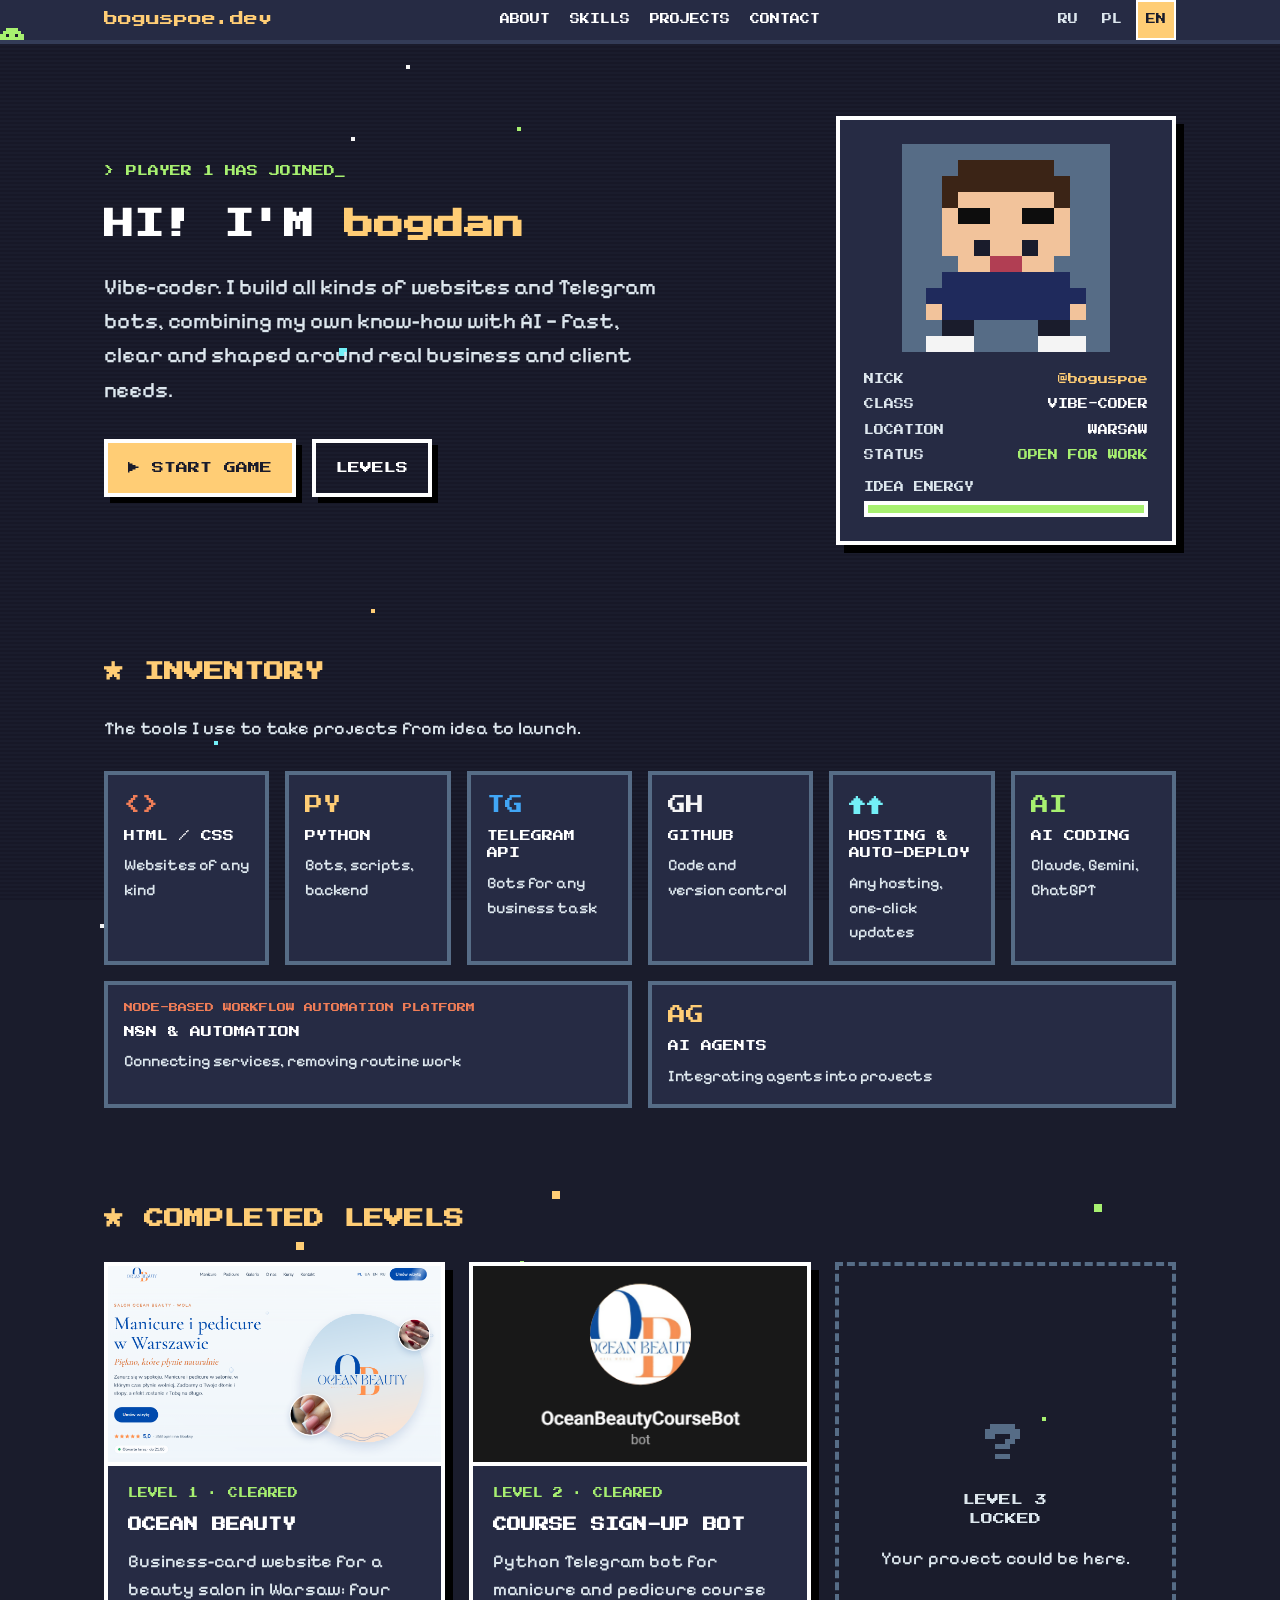
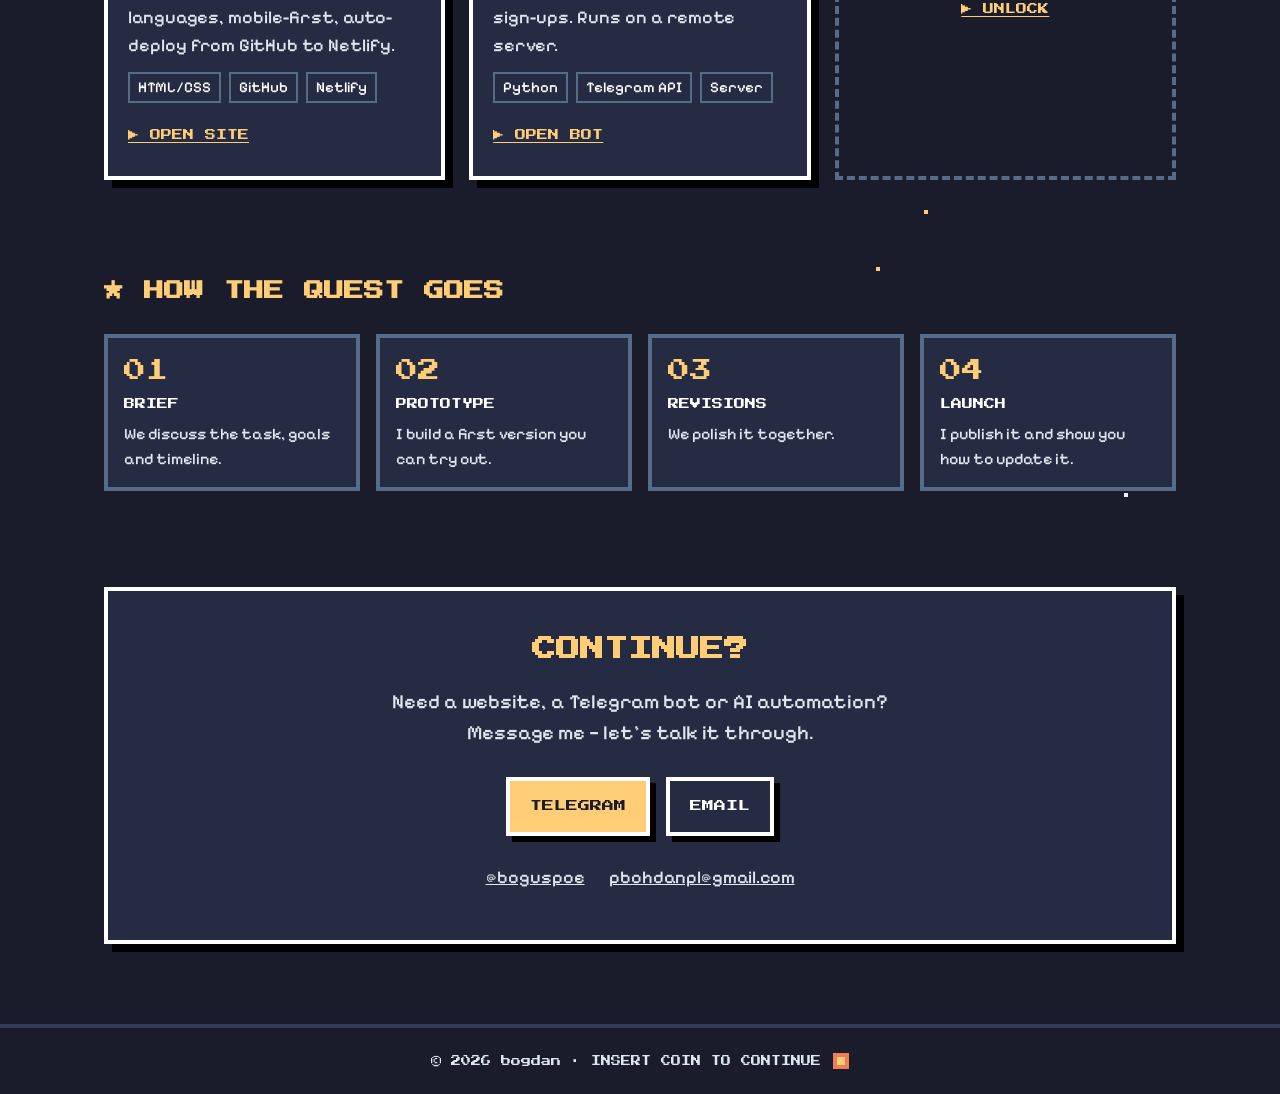
==== commit e3fed62a: "Пиксельный шрифт: светлее и чуть жирнее текст, мягче полоски фона Co-Authored-By: Claude Opus 5.5 <n" ====
--- a/en/index.html
+++ b/en/index.html
@@ -24,8 +24,8 @@
 <link rel="icon" href="data:image/svg+xml,%3Csvg xmlns='http://www.w3.org/2000/svg' viewBox='0 0 8 8' shape-rendering='crispEdges'%3E%3Crect width='8' height='8' fill='%231a1c2c'/%3E%3Crect x='2' y='1' width='4' height='2' fill='%233b2416'/%3E%3Crect x='2' y='3' width='4' height='2' fill='%23f2c39b'/%3E%3Crect x='3' y='3' width='1' height='1' fill='%231a1c2c'/%3E%3Crect x='5' y='3' width='1' height='1' fill='%231a1c2c'/%3E%3Crect x='1' y='5' width='6' height='3' fill='%231f2a5c'/%3E%3C/svg%3E">
 <link rel="preconnect" href="https://fonts.googleapis.com">
 <link rel="preconnect" href="https://fonts.gstatic.com" crossorigin>
-<link href="https://fonts.googleapis.com/css2?family=Press+Start+2P&family=Pixelify+Sans:wght@400;600&display=swap" rel="stylesheet">
-<link rel="stylesheet" href="/style.css?v=202611021357">
+<link href="https://fonts.googleapis.com/css2?family=Press+Start+2P&family=Pixelify+Sans:wght@400;500;600&display=swap" rel="stylesheet">
+<link rel="stylesheet" href="/style.css?v=202611021820">
 </head>
 <body data-secret="SECRET FOUND! +1 UP">
 <div class="page">
@@ -155,6 +155,6 @@
     <span class="coin" aria-hidden="true"></span>
   </footer>
 </div>
-<script src="/site.js?v=202611021357"></script>
+<script src="/site.js?v=202611021820"></script>
 </body>
 </html>
--- a/style.css
+++ b/style.css
@@ -1,11 +1,11 @@
 :root{
   --bg:#1a1c2c; --panel:#262b44; --line:#333c57; --slate:#566c86;
-  --text:#f4f4f4; --muted:#bccfdb; --accent:#ffcd75; --green:#a7f070;
+  --text:#ffffff; --muted:#dde7ee; --accent:#ffcd75; --green:#a7f070;
   --pixel:'Press Start 2P', monospace;
 }
 *{box-sizing:border-box}
 html{scroll-behavior:smooth}
-body{margin:0;background:var(--bg);color:var(--text);font-family:'Pixelify Sans',monospace;font-size:18px;line-height:1.5;-webkit-font-smoothing:none}
+body{margin:0;background:var(--bg);color:var(--text);font-family:'Pixelify Sans',monospace;font-weight:500;font-size:18px;line-height:1.55;-webkit-font-smoothing:none}
 a{color:inherit}
 .page{position:relative;overflow:hidden;min-height:100vh}
 .px{font-family:var(--pixel)}
@@ -14,7 +14,7 @@
 /* фон: звёзды и ЭЛТ-полоски */
 .stars{position:absolute;inset:0;pointer-events:none;z-index:0}
 .stars i{position:absolute;display:block;animation:px-twinkle 2s steps(1) infinite}
-.scan{position:fixed;inset:0;pointer-events:none;z-index:0;background:repeating-linear-gradient(0deg,rgba(0,0,0,.18) 0,rgba(0,0,0,.18) 2px,transparent 2px,transparent 4px)}
+.scan{position:fixed;inset:0;pointer-events:none;z-index:0;opacity:.6;background:repeating-linear-gradient(0deg,rgba(0,0,0,.18) 0,rgba(0,0,0,.18) 2px,transparent 2px,transparent 4px)}
 
 /* шапка */
 header{position:relative;z-index:1;border-bottom:4px solid var(--line);background:var(--panel);overflow:hidden}
@@ -116,8 +116,8 @@
 @keyframes px-walk{0%{transform:translateX(-80px)}100%{transform:translateX(calc(100vw + 80px))}}
 
 @media (max-width:600px){
-  :root{--muted:#e3ebf1}
-  .scan{opacity:.35}
+  :root{--muted:#f0f4f7}
+  .scan{opacity:.25}
   .stats,.lvl,footer{font-size:11px}
   .skill .ds,.step .ds{font-size:17px}
   nav{gap:4px;padding-top:12px;padding-bottom:4px}
